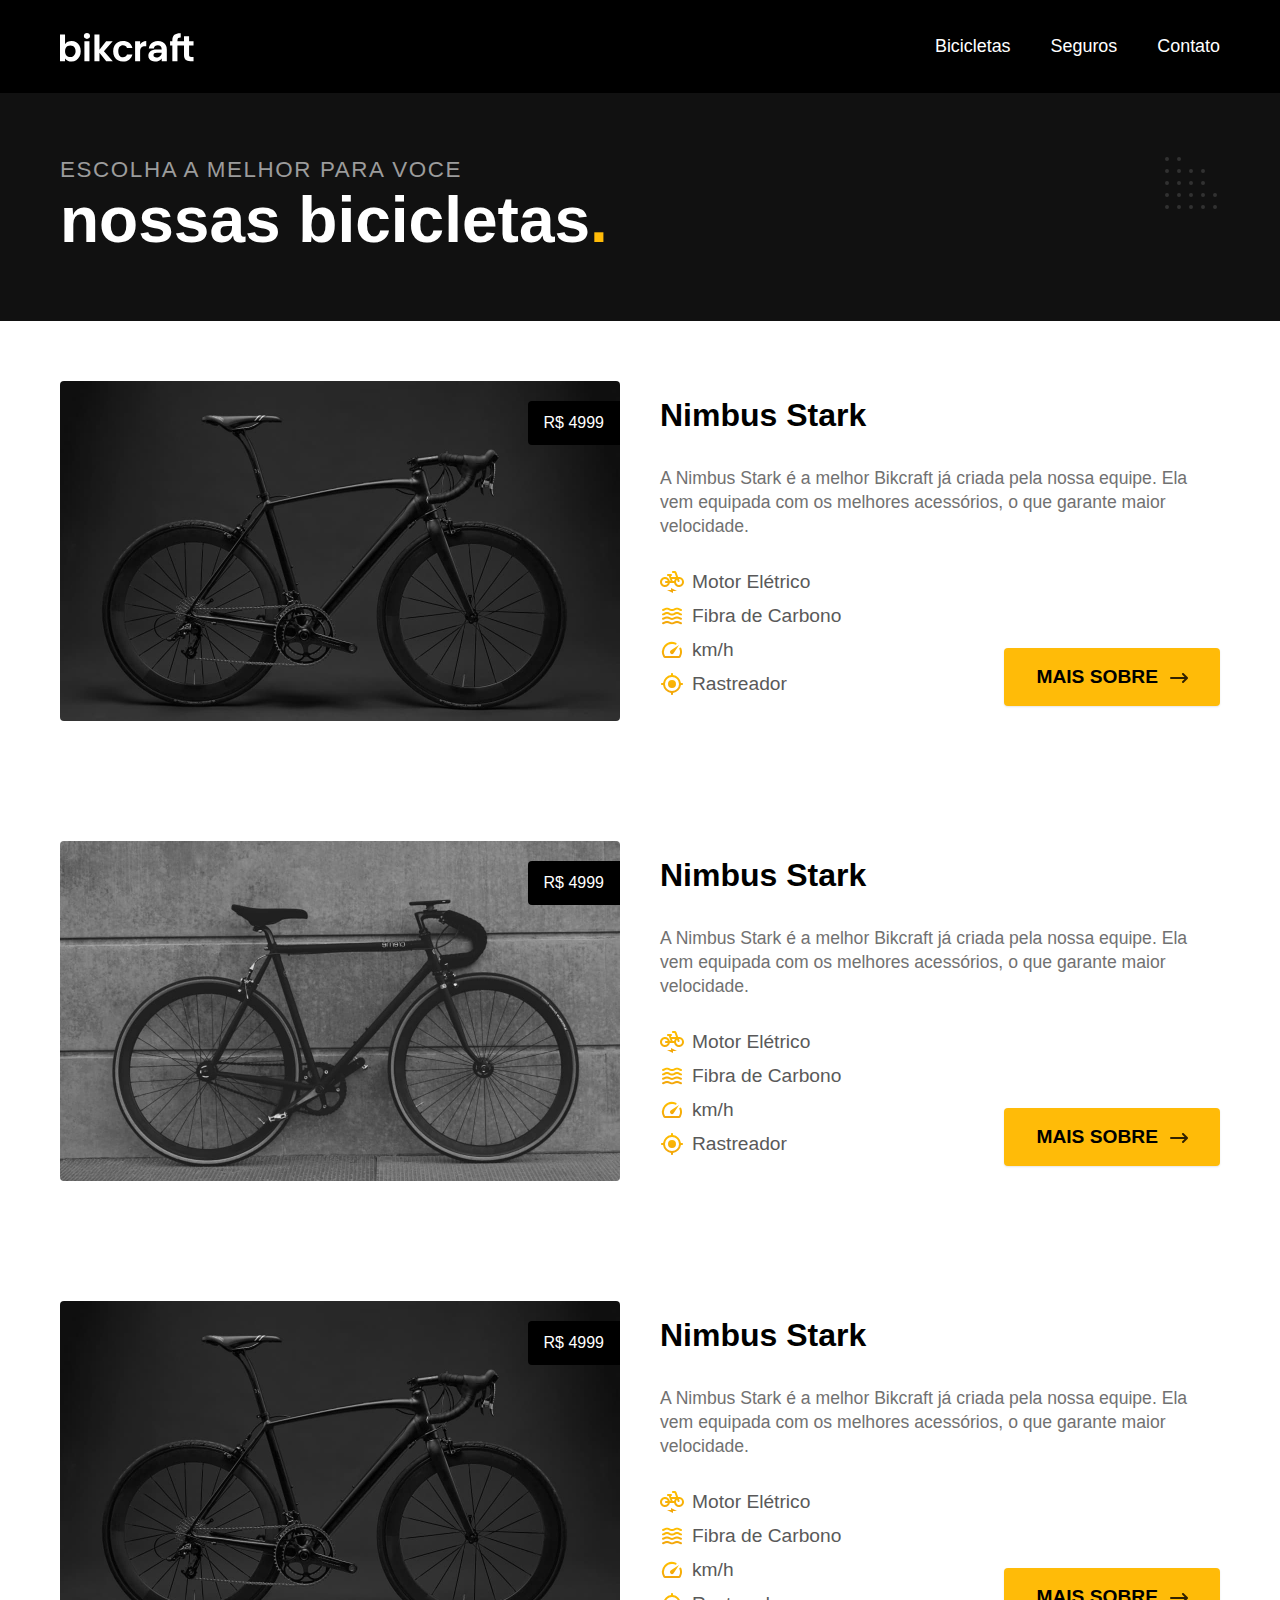
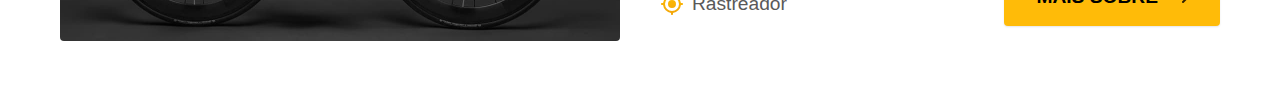
==== Bicicletas.html @ 4802782b "adicionando uma nova pagina" ====
<!DOCTYPE html>
<html lang="pt-br">
<head>
    <meta charset="UTF-8">
    <meta http-equiv="X-UA-Compatible" content="IE=edge">
    <meta name="viewport" content="width=device-width, initial-scale=1.0">
    <link rel="stylesheet" href="./style/style-bicicletas.css">
    <title>Bicicletas</title>
</head>
<section>
    <header class="header-bg">
        <div class="header">
          <a href="./"><img src="./img/bikcraft.svg" alt="Logo da marca" /></a>
          <ul class="header-menu">
            <li><a href="./bicicleta.html">Bicicletas</a></li>
            <li><a href="./seguros.html">Seguros</a></li>
            <li><a href="./contato.html">Contato</a></li>
          </ul>
        </div>
      </header>
      <article>
        <div class="article-bg">
          <h4>Escolha a melhor para voce</h4>
          <h1>nossas bicicletas<span>.</span></h1>
        </div>
      </article>
      <section>
        <div class="section-bg">
          <div class="img-bg"><img src="./img/bicicletas/nimbus.jpg" alt="">
          <span>R$ 4999</span></div>
          <div class="section-bg-texto">
            <h1>Nimbus Stark</h1>
            <p>A Nimbus Stark é a melhor Bikcraft já criada pela nossa equipe. Ela vem equipada com os melhores acessórios, o que garante maior velocidade.</p>
            <ul>
              <li> <img src="./img/icones/eletrica.svg" alt=""> Motor Elétrico</li>
              <li><img src="./img/icones/carbono.svg">Fibra de Carbono</li>
              <li><img src="./img/icones/velocidade.svg"> km/h</li>
              <li><img src="./img/icones/rastreador.svg">Rastreador</li>
            </ul>
            <a href="./">Mais sobre</a>

          </div>
        </div>
      </section>
      <section>
      <div class="section-bg">
        <div class="img-bg"><img src="./img/bicicletas/magic.jpg" alt="">
        <span>R$ 4999</span></div>
        <div class="section-bg-texto">
          <h1>Nimbus Stark</h1>
          <p>A Nimbus Stark é a melhor Bikcraft já criada pela nossa equipe. Ela vem equipada com os melhores acessórios, o que garante maior velocidade.</p>
          <ul>
            <li> <img src="./img/icones/eletrica.svg" alt=""> Motor Elétrico</li>
            <li><img src="./img/icones/carbono.svg">Fibra de Carbono</li>
            <li><img src="./img/icones/velocidade.svg"> km/h</li>
            <li><img src="./img/icones/rastreador.svg">Rastreador</li>
          </ul>
          <a href="./">Mais sobre</a>

        </div>
      </div>
    </section>
    <section>
      <div class="section-bg">
        <div class="img-bg"><img src="./img/bicicletas/nimbus.jpg" alt="">
        <span>R$ 4999</span></div>
        <div class="section-bg-texto">
          <h1>Nimbus Stark</h1>
          <p>A Nimbus Stark é a melhor Bikcraft já criada pela nossa equipe. Ela vem equipada com os melhores acessórios, o que garante maior velocidade.</p>
          <ul>
            <li> <img src="./img/icones/eletrica.svg" alt=""> Motor Elétrico</li>
            <li><img src="./img/icones/carbono.svg">Fibra de Carbono</li>
            <li><img src="./img/icones/velocidade.svg"> km/h</li>
            <li><img src="./img/icones/rastreador.svg">Rastreador</li>
          </ul>
          <a href="./">Mais sobre</a>

        </div>
      </div>
    </section>
</body>
</html>
---- style/style-bicicletas.css ----
* {
  margin: 0;
  padding: 0;
  box-sizing: border-box;
  list-style: none;
  text-decoration: none;
}
body {
  background-color: white;
  font-family: Arial, Helvetica, sans-serif;
  color: var(--W);
}
:root {
  --c12-color: #000000;
  --c11-color: #111111;
  --c10-color: #2e2e2e;
  --c9-color: #404040;
  --c8-color: #595959;
  --c7-color: #717171;
  --c6-color: #9c9c9c;
  --c5-color: #b2b2b2;
  --c4-color: #cccccc;
  --c3-color: #dedede;
  --c2-color: #ededed;
  --c1-color: #f7f7f7;
  --W: #ffffff;
  --p5-color: #332200;
  --p4-color: #664400;
  --p3-color: #a66f00;
  --p2-color: #e4a30b;
  --p1-color: #ffbb08;
}
a {
  color: inherit;
}
.header-bg {
  background-color: var(--c12-color);
}
.header {
  display: flex;
  flex-wrap: wrap;
  justify-content: space-between;
  align-items: center;
  padding: 1.25rem;
  max-width: 1200px;
  margin: 0 auto;
  padding: 1.25rem;
}
.header-menu {
  display: flex;
  flex-wrap: wrap;
  gap: 2.5rem;
}
.header-menu a {
  display: inline-block;
  padding: 1rem 0;
  color: var(--W);
  font-size: 1.12rem;
  position: relative;
}
.header-menu a::after {
  content: "";
  display: block;
  height: 2px;
  width: 0%;
  background-color: var(--W);
  margin-top: 4px;
  transition: 0.3s;
  position: absolute;
}
.header-menu a:hover::after {
  width: 100%;
}
img {
  width: 100%;
  display: block;
}
article {
  background-color: var(--c11-color);
}
.article-bg {
  max-width: 1200px;
  margin: 0 auto;
  padding: 4rem 1.25rem;
  position: relative;
}
.article-bg::before {
  width: 100px;
  height: 100px;
  content: "";
  background: url(../img/dec/top-right.svg) no-repeat;
  display: block;
  position: absolute;
  left: 1125px;
}
.article-bg h4 {
  font-weight: 500;
  letter-spacing: 0.1rem;
  text-transform: uppercase;
  font-size: 1.4rem;
  color: var(--c6-color);
}
.article-bg h1 {
  font-size: 4rem;
}
.article-bg h1 span {
  color: var(--p1-color);
}
section{
  background-color: var(--W);
}
.section-bg{
  max-width: 1200px;
  display: grid;
  grid-template-columns: repeat(2,1fr);
  margin: 0 auto;
  gap:40px;
  color: black;
  align-items: center;
  padding: 3.75rem 1.25rem;
}
.img-bg{
  position: relative;
}
.img-bg > img{
  border-radius: 4px;
}
.img-bg span{
  position: absolute;
  top: 20px;
  right:0;
  background-color: var(--c12-color);
  color: var(--W);
  padding: 0.8rem 1rem;
  border-radius: 4px 0 0px 4px;
}
.section-bg-texto{
  display: grid;
  grid-template-columns: 1fr auto;
  align-items: start;
}
.section-bg-texto h1{
  font-size:2rem;
  grid-column: 1/3;
 margin-bottom: 32px;
}
.section-bg-texto p{
color: var(--c7-color);
line-height: 1.5rem;
font-size: 1.1rem;
grid-column: 1/3;
margin-bottom: 32px;
}
.section-bg-texto ul > li{
  color: var(--c8-color);
  font-size: 1.2rem;
  margin-bottom: 10px;
  display: flex;
  align-items: center;
}
.section-bg-texto ul li > img{
  max-width: 24px;
  height: auto;
 margin-right: 8px;
}
.section-bg-texto a {
  display: inline-block;
  font-size: 1.2rem;
  font-weight: bold;
  line-height: 1.33;
  text-transform: uppercase;
  color: var(--c12-color);
  padding: 1rem 2rem;
  border-radius: 4px;
  background-color: var(--p1-color);
  box-shadow: 0px 1px 2px rgb(0, 0, 0, 0.1);
  width: max-content;
  align-self: end;
}
.section-bg-texto a::after{
  content: "";
  background: url(../img/icones/seta.svg);
  width: 18px ;
  height: 10px;
  display: inline-block;
  margin-left: 12px;
  transition: transform 0.2s;
}
.section-bg-texto a:hover::after{
  transform: translateX(4px);
}
.section-bg-texto a:hover {
  background-color: #e2a408;
}
.section-bg:nth-child(2){
  background-color: black;
  box-shadow: inset 40px 20px white;
}
@media (max-width: 820px) {
  .header-menu {
    gap: 1.25rem;
  }
  .header-menu a {
    background-color: var(--c11-color);
    padding: 0.75rem 1rem;
    border-radius: 4px;
  }
  .header-menu a::after {
    display: none;
  }
  .header-menu a:hover {
    background-color: var(--c10-color);
  }
}
@media (max-width: 600px) {
  .header {
    flex-direction: column;
  }
  .header-menu {
    gap: 0.75rem;
    margin-top: 1rem;
    flex-direction: column;
    align-items: center;
  }
  .header-menu a {
    padding: 0.5rem 0.75rem;
    /*font-size:;*/
  }
  .header > a::after {
    display: block;
    width: 50%;
    margin: 5px auto 0 auto;
    content: "";
    height: 2px;
    background-color: var(--W);
  }
  .section-bg{
    grid-template-columns: 1fr;
  }
}
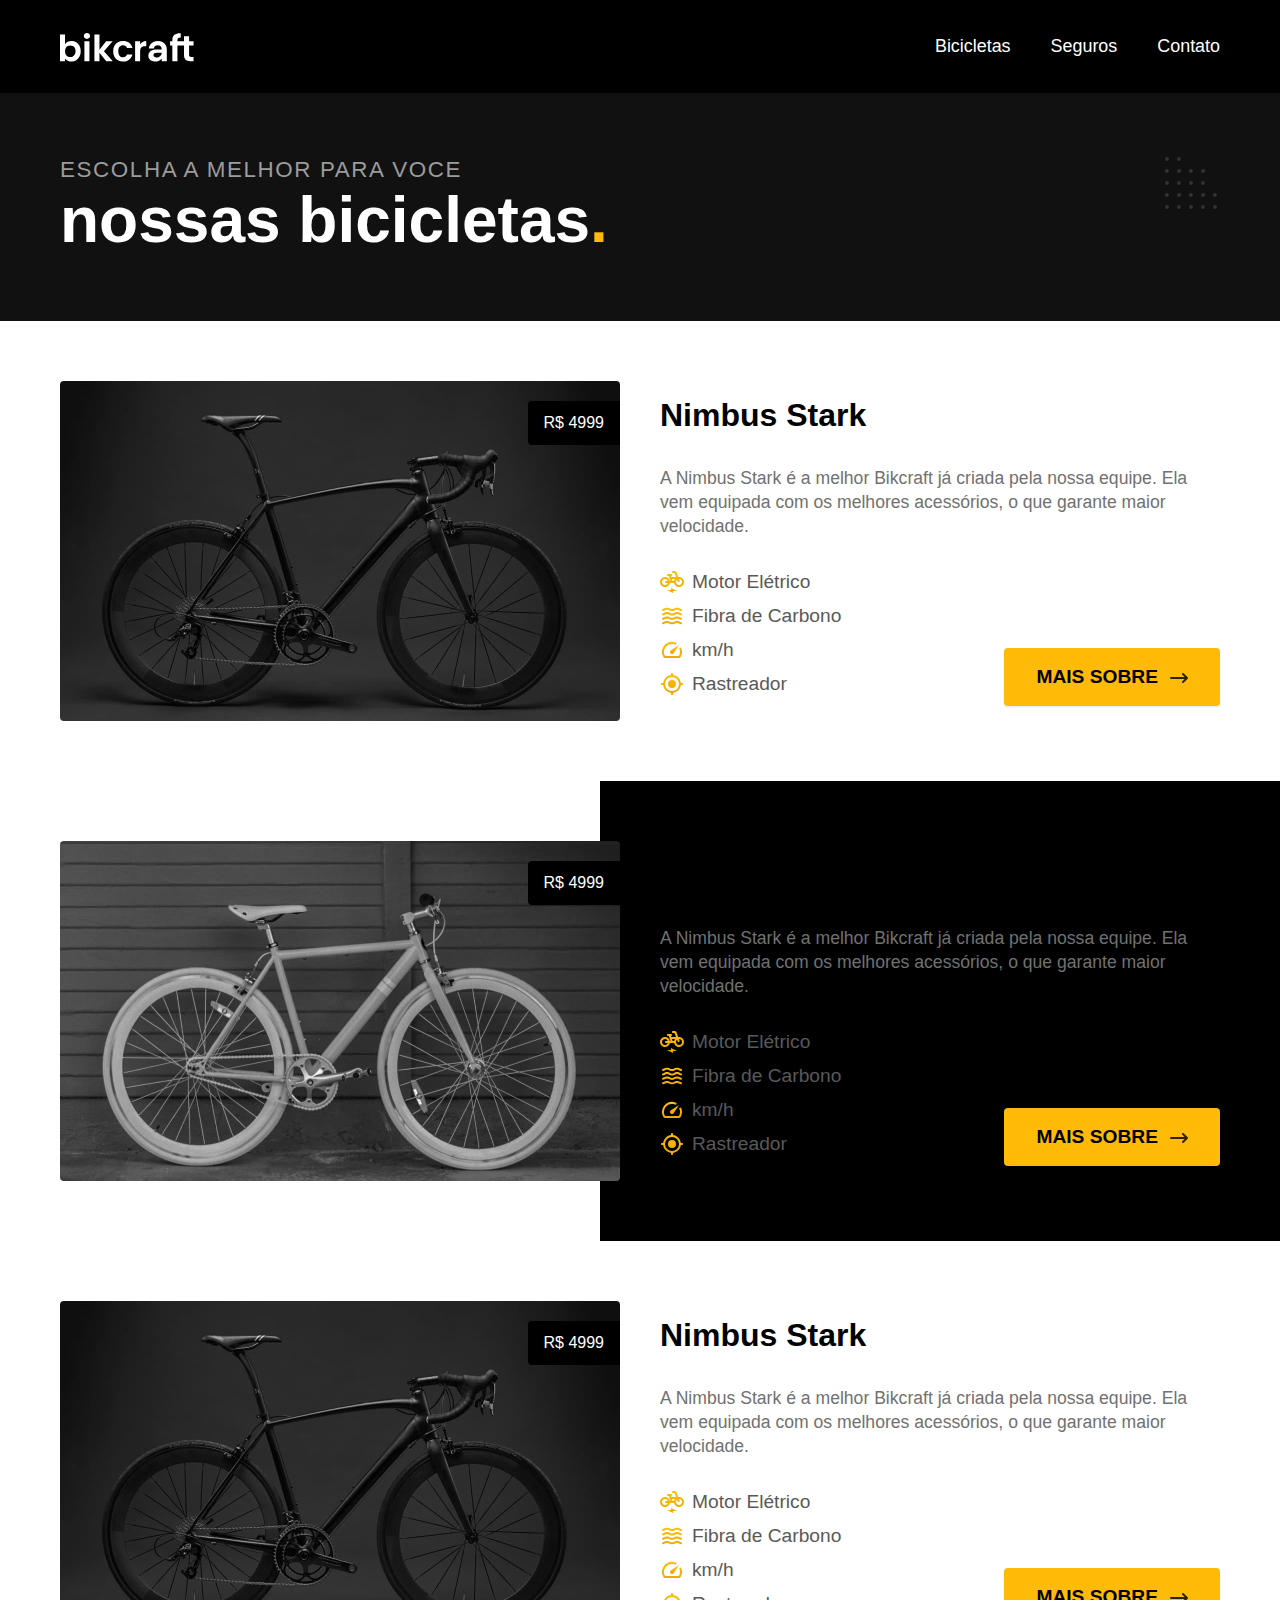
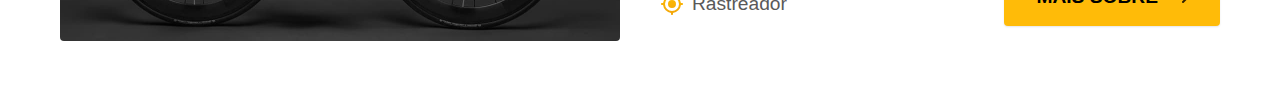
==== commit c4029371: "colocando cor nos container de bike" ====
--- a/Bicicletas.html
+++ b/Bicicletas.html
@@ -42,9 +42,9 @@
           </div>
         </div>
       </section>
-      <section>
+      <section class="segundo-container">
       <div class="section-bg">
-        <div class="img-bg"><img src="./img/bicicletas/magic.jpg" alt="">
+        <div class="img-bg"><img src="./img/bicicletas/nebula.jpg" alt="">
         <span>R$ 4999</span></div>
         <div class="section-bg-texto">
           <h1>Nimbus Stark</h1>
--- a/style/style-bicicletas.css
+++ b/style/style-bicicletas.css
@@ -196,6 +196,10 @@
   background-color: black;
   box-shadow: inset 40px 20px white;
 }
+.segundo-container{
+  background-color: black;
+  box-shadow: inset 600px 0 white;
+}
 @media (max-width: 820px) {
   .header-menu {
     gap: 1.25rem;
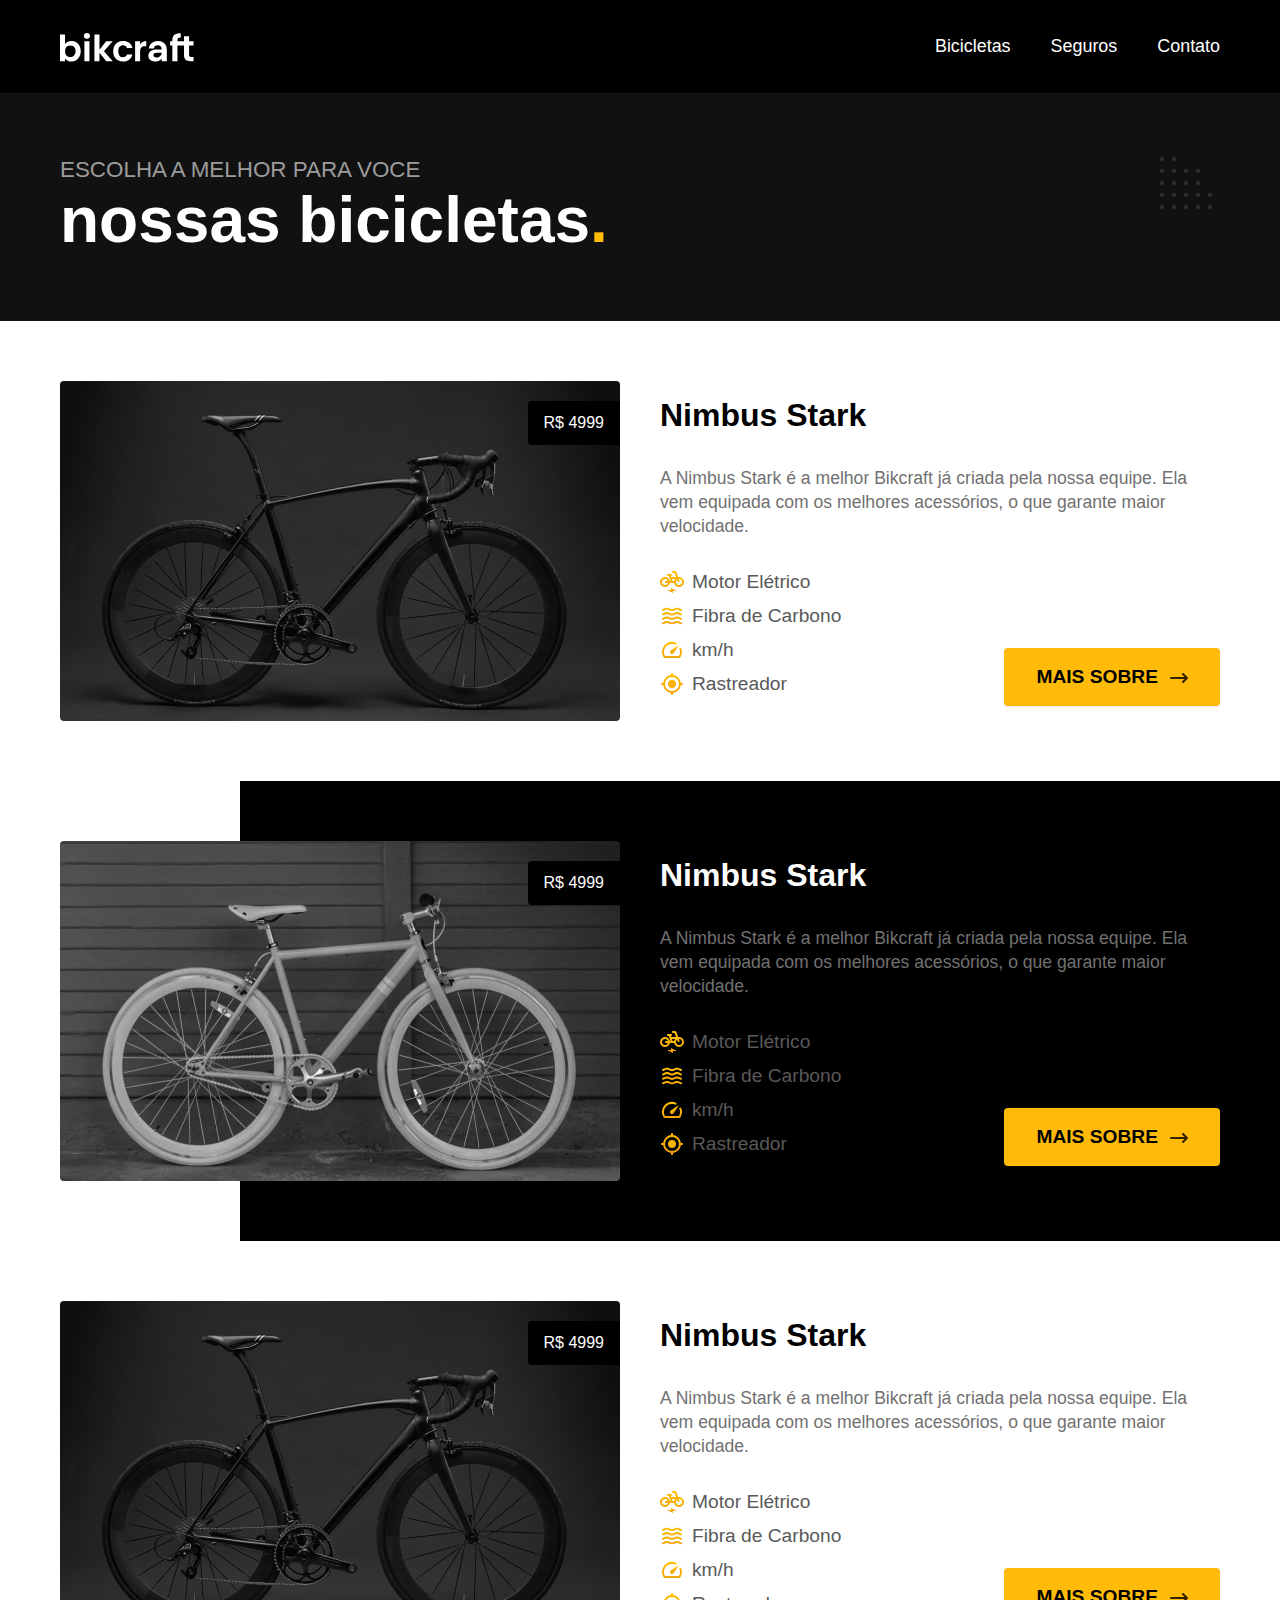
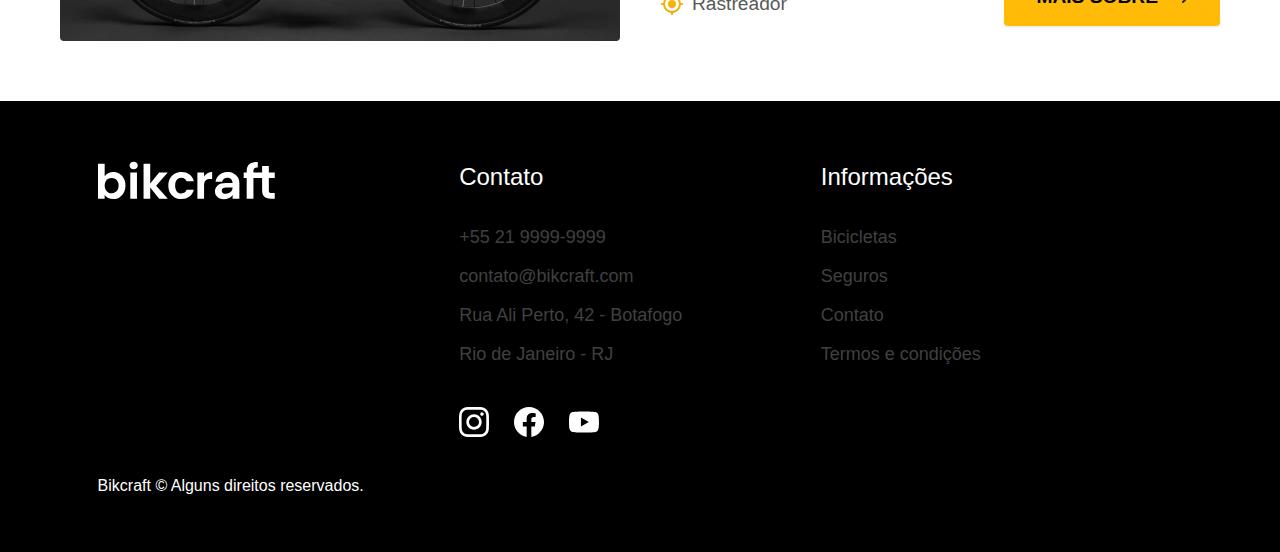
==== commit 83f390b0: "arrumando as tela de responsivo" ====
--- a/Bicicletas.html
+++ b/Bicicletas.html
@@ -43,7 +43,7 @@
         </div>
       </section>
       <section class="segundo-container">
-      <div class="section-bg">
+      <div class="section-bg" id="teste-container">
         <div class="img-bg"><img src="./img/bicicletas/nebula.jpg" alt="">
         <span>R$ 4999</span></div>
         <div class="section-bg-texto">
@@ -78,5 +78,30 @@
         </div>
       </div>
     </section>
+    <footer>
+      <div class="footer-bg">
+        <img src="./img/bikcraft.svg" alt="Logo da marca" />
+        <ul class="lista-um">
+          <h3>Contato</h3>
+          <li>+55 21 9999-9999</li>
+          <li>contato@bikcraft.com</li>
+          <li>Rua Ali Perto, 42 - Botafogo</li>
+          <li>Rio de Janeiro - RJ</li>
+          <ul>
+            <img src="./img/redes/instagram.svg" alt="" />
+            <img src="./img/redes/facebook.svg" alt="" />
+            <img src="./img/redes/youtube.svg" alt="" />
+          </ul>
+        </ul>
+        <ul class="lista-dois">
+          <h3>Informações</h3>
+          <li>Bicicletas</li>
+          <li>Seguros</li>
+          <li>Contato</li>
+          <li>Termos e condições</li>
+        </ul>
+        <p>Bikcraft © Alguns direitos reservados.</p>
+      </div>
+    </footer>
 </body>
 </html>--- a/style/style-bicicletas.css
+++ b/style/style-bicicletas.css
@@ -84,18 +84,19 @@
   padding: 4rem 1.25rem;
   position: relative;
 }
-.article-bg::before {
-  width: 100px;
-  height: 100px;
+.article-bg::after {
+  width: 60px;
+  height: 60px;
   content: "";
   background: url(../img/dec/top-right.svg) no-repeat;
   display: block;
   position: absolute;
-  left: 1125px;
+  right:20px;
+  top: 64px;
 }
 .article-bg h4 {
   font-weight: 500;
-  letter-spacing: 0.1rem;
+  letter-spacing: 0rem;
   text-transform: uppercase;
   font-size: 1.4rem;
   color: var(--c6-color);
@@ -192,13 +193,63 @@
 .section-bg-texto a:hover {
   background-color: #e2a408;
 }
-.section-bg:nth-child(2){
-  background-color: black;
-  box-shadow: inset 40px 20px white;
-}
 .segundo-container{
   background-color: black;
-  box-shadow: inset 600px 0 white;
+   box-shadow: inset 550px 0 white; 
+}
+.segundo-container .section-bg-texto h1{
+  color: var(--W);
+}
+footer {
+  background-color: black;
+}
+.footer-bg {
+  max-width: 1200px;
+  display: grid;
+  grid-template-columns: repeat(3, 1fr);
+  margin: 0 auto;
+  padding: 3.6rem;
+}
+.footer-bg img {
+  max-width: 180px;
+}
+.lista-um ul {
+  margin-top: 40px;
+  display: flex;
+  gap: 25px;
+}
+.lista-um h3,
+.lista-dois h3 {
+  font: 400 1.5rem/1.5 "Roboto", sans-serif;
+  margin-bottom: 30px;
+}
+.lista-um li,
+.lista-dois > li {
+  color: var(--c9-color);
+  font: 500 1.125rem/1.35 "Roboto", sans-serif;
+  margin-bottom: 15px;
+}
+.lista-dois > li:hover,
+.lista-um li:nth-child(-n + 3):hover {
+  color: var(--c3-color);
+}
+.lista-um ul > img {
+  max-width: 30px;
+}
+.footer-bg p {
+  margin-top: 40px;
+}
+#teste-container{
+  background-color: rgb(0, 0, 0);
+  box-shadow: inset 200px 0 white;
+}
+@media (max-width:1200px) {
+  .article-bg h4{
+    font-size: 1.125rem;
+  }
+  .article-bg h1{
+    font-size:3rem ;
+  }
 }
 @media (max-width: 820px) {
   .header-menu {
@@ -215,6 +266,38 @@
   .header-menu a:hover {
     background-color: var(--c10-color);
   }
+ .section-bg{
+  grid-template-columns: 1fr;
+ }
+ .segundo-container{
+  background-color:black;
+  box-shadow: none;
+ }
+ #teste-container{
+  box-shadow: none;
+ }
+ .section-bg-texto{
+  grid-template-columns: 1fr;
+ }
+ .section-bg-texto ul{
+  display: grid;
+  grid-template-columns: 1fr 1fr;
+  gap: 16px;
+  justify-content: center;
+  margin-bottom: 20px;
+ }
+ .section-bg-texto a{
+  grid-column: 1/-1;
+  padding: 12px 16px;
+  font-size: 1rem;
+ }
+ .footer-bg {
+  grid-template-columns: repeat(2, 1fr);
+}
+.footer-bg > img {
+  display: none;
+}
+
 }
 @media (max-width: 600px) {
   .header {
@@ -238,7 +321,38 @@
     height: 2px;
     background-color: var(--W);
   }
+  .article-bg{
+    padding: 3rem 2rem;
+  }
+  .article-bg h4 {
+    font-size: 1rem;
+    text-transform:lowercase;
+    margin-bottom: 8px;
+  }
+  .article-bg h1{
+    font-size: 2rem;
+  }
   .section-bg{
     grid-template-columns: 1fr;
   }
-}
+  .footer-bg {
+    grid-template-columns: 1fr;
+    padding: 1rem 1.5rem;
+  }
+  .lista-um ul {
+    margin-bottom: 40px;
+  }
+  .item-seguros li > a{
+    padding: 1rem 1.2rem;
+    font-size: 0.8rem;
+  }
+  .item-seguros li h1, .item-seguros li span p:nth-last-child(2){
+    font-size: 1.4rem;
+  }
+  .item-seguros li span > p:last-child{
+    font-size: 0.8rem;
+  }
+  .item-seguros li ul > li{
+    font-size: 1rem;
+  }
+}
